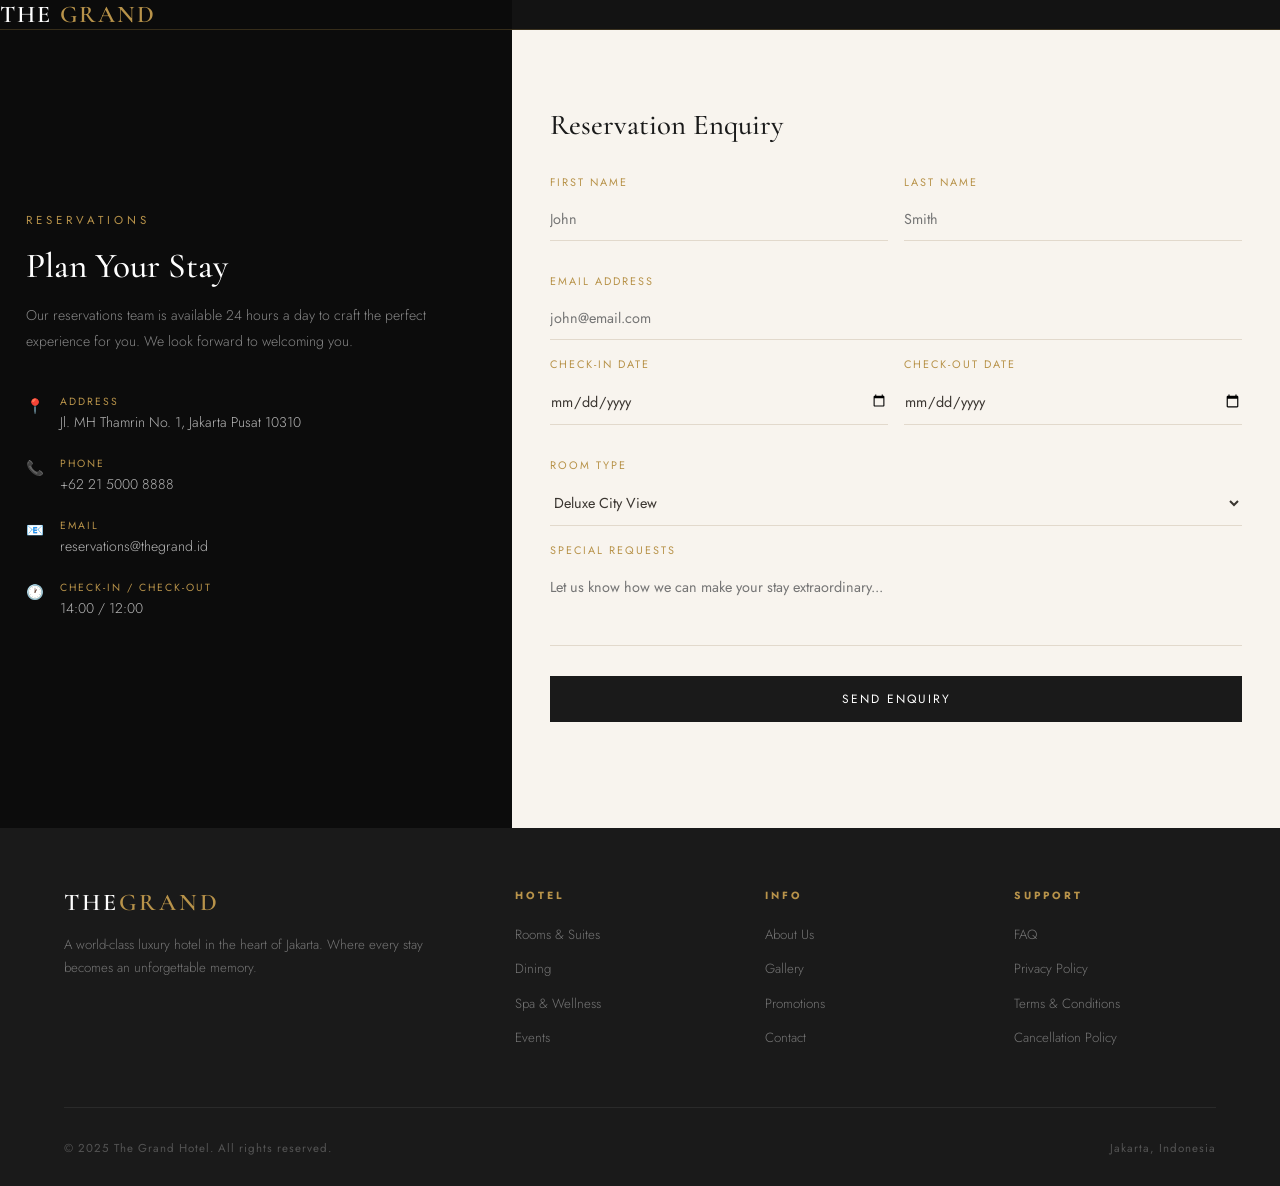
==== contact.html @ ab285c19 "V1 - First Commit" ====
<!doctype html>
<html lang="en">
  <head>
    <meta charset="UTF-8" />
    <meta name="viewport" content="width=device-width, initial-scale=1.0" />
    <title>Document</title>
    <link
      href="https://fonts.googleapis.com/css2?family=Cormorant+Garamond:ital,wght@0,400;0,500;0,600;1,400;1,600&family=Jost:wght@300;400;500&display=swap"
      rel="stylesheet"
    />
    <link rel="stylesheet" href="style.css" />
    <link rel="icon" href="assets/Logo.png" />
  </head>
  <body>
    <nav class="mainNav">
      <div class="nav-inner">
        <a href="index.html" target="_self" class="logo"
          >The <span>Grand</span></a
        >
      </div>
    </nav>
    <!-- ===== CONTACT PAGE ===== -->
    <div class="page" id="page-contact">
      <div class="contact-grid">
        <div class="contact-left">
          <div class="section-eyebrow">Reservations</div>
          <h2 id="ct-title">Plan Your Stay</h2>
          <p id="ct-sub">
            Our reservations team is available 24 hours a day to craft the
            perfect experience for you. We look forward to welcoming you.
          </p>
          <div class="contact-details">
            <div class="contact-detail">
              <div class="detail-icon">📍</div>
              <div>
                <div class="detail-label">Address</div>
                <div class="detail-val">
                  Jl. MH Thamrin No. 1, Jakarta Pusat 10310
                </div>
              </div>
            </div>
            <div class="contact-detail">
              <div class="detail-icon">📞</div>
              <div>
                <div class="detail-label">Phone</div>
                <div class="detail-val">+62 21 5000 8888</div>
              </div>
            </div>
            <div class="contact-detail">
              <div class="detail-icon">📧</div>
              <div>
                <div class="detail-label">Email</div>
                <div class="detail-val">reservations@thegrand.id</div>
              </div>
            </div>
            <div class="contact-detail">
              <div class="detail-icon">🕐</div>
              <div>
                <div class="detail-label">Check-in / Check-out</div>
                <div class="detail-val">14:00 / 12:00</div>
              </div>
            </div>
          </div>
        </div>
        <div class="contact-right">
          <h3>Reservation Enquiry</h3>
          <div class="form-row">
            <div class="form-group">
              <label>First Name</label><input type="text" placeholder="John" />
            </div>
            <div class="form-group">
              <label>Last Name</label><input type="text" placeholder="Smith" />
            </div>
          </div>
          <div class="form-group">
            <label>Email Address</label
            ><input type="email" placeholder="john@email.com" />
          </div>
          <div class="form-row">
            <div class="form-group">
              <label>Check-in Date</label><input type="date" />
            </div>
            <div class="form-group">
              <label>Check-out Date</label><input type="date" />
            </div>
          </div>
          <div class="form-group">
            <label>Room Type</label
            ><select>
              <option>Deluxe City View</option>
              <option>Executive Suite</option>
              <option>Presidential Suite</option>
            </select>
          </div>
          <div class="form-group">
            <label>Special Requests</label
            ><textarea
              placeholder="Let us know how we can make your stay extraordinary..."
            ></textarea>
          </div>
          <button class="form-submit">Send Enquiry</button>
        </div>
      </div>
      <footer>
        <div class="footer-top">
          <div>
            <span class="footer-logo">The<span>Grand</span></span>
            <p class="footer-brand-text">
              A world-class luxury hotel in the heart of Jakarta. Where every
              stay becomes an unforgettable memory.
            </p>
          </div>
          <div class="footer-col">
            <h4>Hotel</h4>
            <ul>
              <li>
                <a
                  href="rooms.html"
                  >Rooms & Suites</a
                >
              </li>
              <li><a href="#">Dining</a></li>
              <li><a href="#">Spa & Wellness</a></li>
              <li><a href="#">Events</a></li>
            </ul>
          </div>
          <div class="footer-col">
            <h4>Info</h4>
            <ul>
              <li>
                <a
                  href="about.html"
                  >About Us</a
                >
              </li>
              <li><a href="#">Gallery</a></li>
              <li><a href="#">Promotions</a></li>
              <li>
                <a
                  href="contact.html"
                  >Contact</a
                >
              </li>
            </ul>
          </div>
          <div class="footer-col">
            <h4>Support</h4>
            <ul>
              <li><a href="#">FAQ</a></li>
              <li><a href="#">Privacy Policy</a></li>
              <li><a href="#">Terms & Conditions</a></li>
              <li><a href="#">Cancellation Policy</a></li>
            </ul>
          </div>
        </div>
        <div class="footer-bottom">
          <span>© 2025 The Grand Hotel. All rights reserved.</span
          ><span>Jakarta, Indonesia</span>
        </div>
      </footer>
    </div>
    <script src="script.js"></script>
  </body>
</html>
---- style.css ----
* {
  margin: 0;
  padding: 0;
  box-sizing: border-box;
}

:root {
  --gold: #b8934a;
  --gold-light: #f5edd8;
  --gold-mid: #d4aa6a;
  --dark: #0c0c0c;
  --ink: #1a1a1a;
  --text: #3a3530;
  --muted: #8a7e72;
  --white: #fdfaf6;
  --bg: #f8f4ee;
  --border: #e2d9cc;
  --navy: #1c2b3a;
}

body {
  font-family: "Jost", sans-serif;
  color: var(--text);
  background: var(--white);
  overflow-x: hidden;
}

/* NAV */

/* PAGES */
.page {
  display: block;
}

/* .page.active {
  display: block;
} */

/* ===== HOME ===== */
.hero {
  position: relative;
  height: 100vh;
  min-height: 600px;
  overflow: hidden;
  display: flex;
  align-items: center;
  justify-content: center;
}

.hero-bg {
  position: absolute;
  inset: 0;
  background: linear-gradient(160deg, #0a1520 0%, #1c2b3a 40%, #2a1a0e 100%);
}

.hero-overlay {
  position: absolute;
  inset: 0;
  background: rgba(0, 0, 0, 0.45);
}

.hero-grid-pattern {
  position: absolute;
  inset: 0;
  background-image:
    linear-gradient(rgba(184, 147, 74, 0.06) 1px, transparent 1px),
    linear-gradient(90deg, rgba(184, 147, 74, 0.06) 1px, transparent 1px);
  background-size: 60px 60px;
}

.hero-content {
  position: relative;
  z-index: 2;
  text-align: center;
  padding: 0 5%;
}

.hero-line {
  width: 60px;
  height: 1px;
  background: var(--gold);
  margin: 0 auto 1.5rem;
}

.hero-eyebrow {
  font-size: 0.75rem;
  letter-spacing: 4px;
  text-transform: uppercase;
  color: var(--gold-mid);
  margin-bottom: 1.2rem;
  font-weight: 400;
}

.hero h1 {
  font-family: "Cormorant Garamond", serif;
  font-size: clamp(3rem, 8vw, 6rem);
  font-weight: 500;
  color: #fff;
  line-height: 1.05;
  margin-bottom: 1.2rem;
  letter-spacing: 1px;
}

.hero h1 em {
  font-style: italic;
  color: var(--gold-mid);
}

.hero-sub {
  font-size: 0.95rem;
  color: rgba(255, 255, 255, 0.6);
  letter-spacing: 1px;
  margin-bottom: 2.5rem;
  font-weight: 300;
}

.hero-actions {
  display: flex;
  gap: 1rem;
  justify-content: center;
  flex-wrap: wrap;
}

.btn-gold {
  background: var(--gold);
  color: #fff;
  padding: 14px 32px;
  font-size: 0.8rem;
  font-weight: 500;
  letter-spacing: 2px;
  text-transform: uppercase;
  border: none;
  cursor: pointer;
  font-family: "Jost", sans-serif;
  transition: all 0.25s;
}

.btn-gold:hover {
  background: var(--gold-mid);
}

.btn-ghost {
  background: transparent;
  color: #fff;
  padding: 14px 32px;
  font-size: 0.8rem;
  font-weight: 400;
  letter-spacing: 2px;
  text-transform: uppercase;
  border: 1px solid rgba(255, 255, 255, 0.4);
  cursor: pointer;
  font-family: "Jost", sans-serif;
  transition: all 0.25s;
}

.btn-ghost:hover {
  border-color: #fff;
}

.scroll-hint {
  position: absolute;
  bottom: 2rem;
  left: 50%;
  transform: translateX(-50%);
  display: flex;
  flex-direction: column;
  align-items: center;
  gap: 8px;
  color: rgba(255, 255, 255, 0.4);
  font-size: 0.7rem;
  letter-spacing: 2px;
  text-transform: uppercase;
}

.scroll-line {
  width: 1px;
  height: 40px;
  background: linear-gradient(to bottom, rgba(184, 147, 74, 0.8), transparent);
}

/* BOOKING BAR */
.booking-bar {
  background: var(--ink);
  padding: 0 5%;
}

.booking-inner {
  display: flex;
  align-items: center;
  gap: 0;
}

.book-field {
  flex: 1;
  padding: 1.2rem 1.5rem;
  border-right: 1px solid rgba(255, 255, 255, 0.08);
}

.book-field:last-of-type {
  border-right: none;
}

.book-label {
  font-size: 0.65rem;
  letter-spacing: 2px;
  text-transform: uppercase;
  color: var(--gold);
  margin-bottom: 4px;
}

.book-input {
  background: none;
  border: none;
  color: #fff;
  font-family: "Jost", sans-serif;
  font-size: 0.9rem;
  font-weight: 300;
  width: 100%;
  outline: none;
  cursor: pointer;
}

.book-input::placeholder {
  color: rgba(255, 255, 255, 0.4);
}

.book-btn {
  background: var(--gold);
  color: #fff;
  border: none;
  padding: 0 2.5rem;
  font-size: 0.75rem;
  font-weight: 500;
  letter-spacing: 2px;
  text-transform: uppercase;
  cursor: pointer;
  font-family: "Jost", sans-serif;
  height: 100%;
  transition: background 0.2s;
  white-space: nowrap;
  min-height: 72px;
}

.book-btn:hover {
  background: var(--gold-mid);
}

/* DIVIDER */
.divider {
  display: flex;
  align-items: center;
  gap: 1rem;
  margin: 0 auto 2rem;
  max-width: 200px;
}

.divider-line {
  flex: 1;
  height: 1px;
  background: var(--border);
}

.divider-icon {
  width: 8px;
  height: 8px;
  background: var(--gold);
  transform: rotate(45deg);
}

/* INTRO */
.intro {
  padding: 90px 5%;
  text-align: center;
  max-width: 800px;
  margin: 0 auto;
}

.section-eyebrow {
  font-size: 0.72rem;
  letter-spacing: 4px;
  text-transform: uppercase;
  color: var(--gold);
  margin-bottom: 1rem;
}

.intro h2 {
  font-family: "Cormorant Garamond", serif;
  font-size: clamp(2rem, 4vw, 3rem);
  font-weight: 500;
  color: var(--ink);
  line-height: 1.25;
  margin-bottom: 1.2rem;
}

.intro p {
  color: var(--muted);
  font-size: 0.97rem;
  line-height: 1.85;
  font-weight: 300;
}

/* filter btn css */
.room-filter-btns {
  display: flex;
  gap: 0.5rem;
}

.filter-btn {
  padding: 0.4rem 1rem;
  border: 1px solid var(--gold);
  background: transparent;
  color: var(--gold);
  font-family: inherit;
  font-size: 0.8rem;
  letter-spacing: 1px;
  cursor: pointer;
  transition: background 0.3s, color 0.3s;
}

.filter-btn:hover,
.filter-btn.active {
  background: var(--gold);
  color: white;
}

/* filter btn css end */


/* ROOMS */
.rooms-section {
  background: var(--bg);
  padding: 80px 5%;
}

.section-header {
  display: flex;
  align-items: flex-end;
  justify-content: space-between;
  margin-bottom: 2.5rem;
  flex-wrap: wrap;
  gap: 1rem;
}

.section-header h2 {
  font-family: "Cormorant Garamond", serif;
  font-size: clamp(1.8rem, 3.5vw, 2.6rem);
  font-weight: 500;
  color: var(--ink);
  line-height: 1.2;
}

.see-all {
  font-size: 0.75rem;
  letter-spacing: 2px;
  text-transform: uppercase;
  color: var(--gold);
  cursor: pointer;
  text-decoration: none;
  border-bottom: 1px solid var(--gold);
  padding-bottom: 2px;
  background: none;
  border-top: none;
  border-left: none;
  border-right: none;
  font-family: "Jost", sans-serif;
}



.room-card {
  background: var(--white);
  overflow: hidden;
  cursor: pointer;
  transition: all 0.3s;
  display: grid;
  grid-template-columns: 1fr 1fr;
  max-width: 1500px;
  max-height: 750px;
  margin: 0 auto
}



.room-img {
  height: 100%;
  overflow: hidden;
}

.room-img-inner {
  /* height: 100%; */
  min-width: 100%;
  background: linear-gradient(135deg, var(--navy) 0%, #2a3a4a 100%);
  display: flex;
  align-items: center;
  justify-content: center;
  position: relative;
  min-height: 200px;
}

.room-img-inner .room-pattern {
  position: absolute;
  inset: 0;
  opacity: 0.12;
  background-image: radial-gradient(circle at 2px 2px,
      white 1px,
      transparent 0);
  background-size: 20px 20px;
}



.room-badge {
  position: absolute;
  top: 14px;
  left: 14px;
  background: var(--gold);
  color: #fff;
  font-size: 0.65rem;
  letter-spacing: 2px;
  text-transform: uppercase;
  padding: 5px 12px;
}

.room-body {
  padding: 1.5rem;
}

.room-body h3 {
  font-family: "Cormorant Garamond", serif;
  font-size: 1.3rem;
  font-weight: 600;
  color: var(--ink);
  margin-bottom: 0.4rem;
}

.room-body p {
  font-size: 0.83rem;
  color: var(--muted);
  line-height: 1.6;
  margin-bottom: 1rem;
  font-weight: 300;
}

.room-amenities {
  display: flex;
  gap: 0.8rem;
  flex-wrap: wrap;
  margin-bottom: 1.2rem;
}

.amenity {
  font-size: 0.72rem;
  letter-spacing: 1px;
  color: var(--muted);
  display: flex;
  align-items: center;
  gap: 4px;
}

.room-footer {
  display: flex;
  align-items: center;
  justify-content: space-between;
  padding-top: 1rem;
  border-top: 1px solid var(--border);
}

.room-price {
  font-family: "Cormorant Garamond", serif;
}

.room-price .from {
  font-size: 0.7rem;
  letter-spacing: 1px;
  text-transform: uppercase;
  color: var(--muted);
  display: block;
  margin-bottom: 2px;
}

.room-price .amount {
  font-size: 1.4rem;
  font-weight: 600;
  color: var(--ink);
}

.room-price .night {
  font-size: 0.72rem;
  color: var(--muted);
}

.room-reserve {
  background: none;
  border: 1px solid var(--gold);
  color: var(--gold);
  padding: 8px 18px;
  font-size: 0.72rem;
  letter-spacing: 1.5px;
  text-transform: uppercase;
  cursor: pointer;
  font-family: "Jost", sans-serif;
  transition: all 0.2s;
}

.room-reserve:hover {
  background: var(--gold);
  color: #fff;
}

/* EXPERIENCE */
.experience {
  padding: 80px 5%;
}

.exp-header {
  text-align: center;
  margin-bottom: 2.5rem;
}

.exp-header h2 {
  font-family: "Cormorant Garamond", serif;
  font-size: clamp(1.8rem, 3.5vw, 2.6rem);
  font-weight: 500;
  color: var(--ink);
  line-height: 1.25;
}

.exp-img {
  height: 480px;
  background: linear-gradient(160deg, #1a2a1a 0%, #2a3a2a 100%);
  position: relative;
  overflow: hidden;
}



.exp-img-label {
  position: absolute;
  top: 50%;
  left: 50%;
  transform: translate(-50%, -50%);

  padding: 2rem 1.5rem 1.5rem;
}

div.exp-img-label {
  color: rgba(255, 255, 255, 0.8);
  font-size: 2rem;
  letter-spacing: 1px;
  font-weight: bold;
}

.exp-content .section-eyebrow {
  text-align: left;
}

.exp-content h2 {
  font-family: "Cormorant Garamond", serif;
  font-size: clamp(1.8rem, 3vw, 2.6rem);
  font-weight: 500;
  color: var(--ink);
  line-height: 1.25;
  margin-bottom: 1.2rem;
}

.exp-content p {
  color: var(--muted);
  font-size: 0.92rem;
  line-height: 1.85;
  font-weight: 300;
  margin-bottom: 2rem;
}

.exp-features {
  display: flex;
  flex-direction: column;
  gap: 1rem;
}

.exp-feat {
  display: flex;
  align-items: flex-start;
  gap: 1rem;
  padding: 1rem;
  border: 1px solid var(--border);
}

.exp-feat-icon {
  width: 36px;
  height: 36px;
  background: var(--gold-light);
  display: flex;
  align-items: center;
  justify-content: center;
  font-size: 1rem;
  flex-shrink: 0;
}

.exp-feat h4 {
  font-size: 0.88rem;
  font-weight: 500;
  color: var(--ink);
  margin-bottom: 3px;
  letter-spacing: 0.5px;
}

.exp-feat p {
  font-size: 0.8rem;
  color: var(--muted);
  line-height: 1.5;
}

/* GALLERY (experience — L13: siswa menambahkan CSS Grid) */
.gallery-strip {
  background: var(--border);
  /* ===== L13 STRIP-BACK =====
     TODO (murid): jadikan galeri grid SERAGAM 3 kolom.
     Properti: display, grid-template-columns (mis. repeat(3, 1fr)), gap */
}

.gallery-item {
  position: relative;
  height: 220px;
  overflow: hidden;
  cursor: pointer;
}

.gallery-item img {
  width: 100%;
  height: 100%;
  object-fit: cover;
  display: block;
  transition: transform 0.5s ease;
}

.gallery-item:hover img {
  transform: scale(1.05);
}

.gallery-label {
  position: absolute;
  left: 0;
  right: 0;
  bottom: 0;
  padding: 14px 16px;
  background: linear-gradient(to top, rgba(12, 12, 12, 0.75), transparent);
  color: #fff;
  font-size: 0.8rem;
  letter-spacing: 1.5px;
  text-transform: uppercase;
}

/* TESTIMONIAL */
.testi-section {
  background: var(--dark);
  padding: 80px 5%;
  text-align: center;
}

.testi-section .section-eyebrow {
  color: var(--gold);
}

.testi-section h2 {
  font-family: "Cormorant Garamond", serif;
  font-size: clamp(1.8rem, 3vw, 2.6rem);
  font-weight: 500;
  color: #fff;
  margin-bottom: 3rem;
}

.testi-slider {
  display: grid;
  grid-template-columns: repeat(3, 1fr);
  gap: 1px;
  background: rgba(255, 255, 255, 0.06);
}

.testi-card {
  padding: 2.5rem 2rem;
  background: var(--dark);
}

.testi-quote {
  font-family: "Cormorant Garamond", serif;
  font-size: 1.1rem;
  font-style: italic;
  color: rgba(255, 255, 255, 0.75);
  line-height: 1.8;
  margin-bottom: 1.5rem;
}

.testi-sep {
  width: 30px;
  height: 1px;
  background: var(--gold);
  margin: 0 auto 1.2rem;
}

.testi-name {
  font-size: 0.75rem;
  letter-spacing: 2px;
  text-transform: uppercase;
  color: var(--gold-mid);
}

.testi-origin {
  font-size: 0.72rem;
  color: rgba(255, 255, 255, 0.35);
  margin-top: 3px;
}

/* AWARDS */
.awards {
  padding: 50px 5%;
  display: flex;
  align-items: center;
  justify-content: center;
  gap: 3rem;
  flex-wrap: wrap;
  border-top: 1px solid var(--border);
  border-bottom: 1px solid var(--border);
}

.award-item {
  text-align: center;
}

.award-icon {
  font-size: 1.5rem;
  margin-bottom: 0.4rem;
}

.award-name {
  font-size: 0.7rem;
  letter-spacing: 2px;
  text-transform: uppercase;
  color: var(--muted);
}

.award-year {
  font-size: 0.65rem;
  color: var(--gold);
  margin-top: 2px;
}

/* CTA DARK */
.cta-dark {
  background: linear-gradient(135deg, var(--navy) 0%, #0a1520 100%);
  padding: 80px 5%;
  text-align: center;
  position: relative;
  overflow: hidden;
}

.cta-dark .hero-grid-pattern {
  position: absolute;
  inset: 0;
}

.cta-dark-content {
  position: relative;
  z-index: 1;
}

.cta-dark h2 {
  font-family: "Cormorant Garamond", serif;
  font-size: clamp(2rem, 4vw, 3rem);
  font-weight: 500;
  color: #fff;
  margin-bottom: 0.8rem;
}

.cta-dark p {
  color: rgba(255, 255, 255, 0.55);
  font-size: 0.9rem;
  letter-spacing: 1px;
  margin-bottom: 2rem;
  font-weight: 300;
}





/* ===== ROOMS PAGE ===== */
.page-hero {
  height: 320px;
  background: linear-gradient(160deg, var(--navy) 0%, #0a1520 100%);
  display: flex;
  align-items: flex-end;
  justify-content: flex-start;
  padding: 0 5% 3rem;
  position: relative;
  overflow: hidden;
}

.page-hero .hero-grid-pattern {
  position: absolute;
  inset: 0;
}

.page-hero-content {
  position: relative;
  z-index: 1;
}

.page-hero .section-eyebrow {
  margin-bottom: 0.5rem;
}

.page-hero h1 {
  font-family: "Cormorant Garamond", serif;
  font-size: clamp(2rem, 4vw, 3rem);
  font-weight: 500;
  color: #fff;
}

.rooms-list {
  padding: 60px 5%;
  display: flex;
  flex-direction: column;
  gap: 1px;
  background: var(--border);
}

.room-list-card {
  background: var(--white);
  display: grid;
  grid-template-columns: 380px 1fr;
  overflow: hidden;
  transition: box-shadow 0.3s;
}

.room-list-card:hover {
  box-shadow: 0 8px 40px rgba(0, 0, 0, 0.1);
}

.room-list-img {
  height: 280px;
  overflow: hidden;
}

.room-list-img-inner {
  height: 100%;
  transition: transform 0.5s ease;
}

.room-list-card:hover .room-list-img-inner {
  transform: scale(1.04);
}

.room-list-body {
  padding: 2.5rem;
  display: flex;
  flex-direction: column;
  justify-content: space-between;
}

.room-list-body h3 {
  font-family: "Cormorant Garamond", serif;
  font-size: 1.8rem;
  font-weight: 500;
  color: var(--ink);
  margin-bottom: 0.6rem;
}

.room-list-body p {
  color: var(--muted);
  font-size: 0.88rem;
  line-height: 1.75;
  font-weight: 300;
  margin-bottom: 1.5rem;
}

.room-specs {
  display: flex;
  gap: 2rem;
  margin-bottom: 1.5rem;
}

.spec-item {
  text-align: center;
}

.spec-val {
  font-family: "Cormorant Garamond", serif;
  font-size: 1.4rem;
  font-weight: 600;
  color: var(--ink);
}

.spec-label {
  font-size: 0.65rem;
  letter-spacing: 2px;
  text-transform: uppercase;
  color: var(--muted);
}

.room-list-footer {
  display: flex;
  align-items: center;
  justify-content: space-between;
  padding-top: 1.5rem;
  border-top: 1px solid var(--border);
}

/* ===== ABOUT PAGE ===== */
.about-split {
  display: grid;
  grid-template-columns: 1fr 1fr;
  min-height: 90vh;
}

.about-img-panel {
  background: linear-gradient(160deg, var(--navy) 0%, #1a2a3a 100%);
  position: relative;
  overflow: hidden;
  display: flex;
  align-items: center;
  justify-content: center;
}

.about-img-panel .hero-grid-pattern {
  position: absolute;
  inset: 0;
}

.about-img-content {
  position: relative;
  z-index: 1;
  text-align: center;
  padding: 3rem;
}

.about-img-content .big-num {
  font-family: "Cormorant Garamond", serif;
  font-size: 8rem;
  font-weight: 600;
  color: rgba(255, 255, 255, 0.07);
  line-height: 1;
}

.about-img-content p {
  font-size: 0.8rem;
  letter-spacing: 3px;
  text-transform: uppercase;
  color: rgba(255, 255, 255, 0.35);
  margin-top: -1rem;
}

.about-text-panel {
  padding: 80px 5%;
  display: flex;
  flex-direction: column;
  justify-content: center;
  background: var(--navy);
}

.about-text-panel h2 {
  font-family: "Cormorant Garamond", serif;
  font-size: clamp(2rem, 3vw, 2.8rem);
  font-weight: 500;
  color: var(--white);
  line-height: 1.25;
  margin-bottom: 1.5rem;
}

.about-text-panel p {
  color: var(--gold-mid);
  font-size: 0.92rem;
  line-height: 1.85;
  font-weight: 300;
  margin-bottom: 1rem;
}

.about-pillars {
  display: grid;
  grid-template-columns: 1fr 1fr;
  gap: 1.5rem;
  margin-top: 2.5rem;
}

.pillar {
  border-left: 2px solid var(--gold);
  padding: 10px;
  padding-left: 1rem;
  background-color: var(--ink);
}

.pillar h4 {
  font-size: 0.85rem;
  font-weight: 500;
  color: var(--gold);
  margin-bottom: 4px;
  letter-spacing: 0.5px;
}

.pillar p {
  font-size: 0.8rem;
  color: var(--white);
  line-height: 1.6;
}

.team-strip {
  padding: 70px 5%;
  background: var(--bg);
}

.team-strip h2 {
  font-family: "Cormorant Garamond", serif;
  font-size: 2rem;
  font-weight: 500;
  color: var(--ink);
  margin-bottom: 2.5rem;
}

.team-grid {
  display: grid;
  grid-template-columns: repeat(auto-fit, minmax(180px, 1fr));
  gap: 2px;
  background: var(--border);
}

.team-card {
  background: var(--white);
  padding: 2rem 1.5rem;
  text-align: center;
}

.team-avatar {
  width: 72px;
  height: 72px;
  border-radius: 50%;
  background: linear-gradient(135deg, var(--navy) 0%, #2a3a4a 100%);
  margin: 0 auto 1rem;
  display: flex;
  align-items: center;
  justify-content: center;
  font-family: "Cormorant Garamond", serif;
  font-size: 1.6rem;
  font-weight: 600;
  color: rgba(255, 255, 255, 0.8);
}

.team-card h4 {
  font-size: 0.88rem;
  font-weight: 500;
  color: var(--ink);
  letter-spacing: 0.5px;
}

.team-card p {
  font-size: 0.75rem;
  color: var(--gold);
  letter-spacing: 1px;
  margin-top: 3px;
  text-transform: uppercase;
}

/* ===== CONTACT PAGE ===== */
.contact-grid {
  display: grid;
  grid-template-columns: 1fr 1.5fr;
}

.contact-left {
  background: var(--dark);
  padding: 70px 5%;
  display: flex;
  flex-direction: column;
  justify-content: center;
  padding-top: 72px;
  min-height: calc(100vh - 72px);
}

.contact-left .section-eyebrow {
  color: var(--gold);
  text-align: left;
}

.contact-left h2 {
  font-family: "Cormorant Garamond", serif;
  font-size: 2.2rem;
  font-weight: 500;
  color: #fff;
  margin-bottom: 1rem;
}

.contact-left p {
  color: rgba(255, 255, 255, 0.5);
  font-size: 0.88rem;
  line-height: 1.8;
  margin-bottom: 2.5rem;
  font-weight: 300;
}

.contact-details {
  display: flex;
  flex-direction: column;
  gap: 1.5rem;
}

.contact-detail {
  display: flex;
  gap: 1rem;
  align-items: flex-start;
}

.detail-icon {
  font-size: 0.9rem;
  padding-top: 2px;
  color: var(--gold);
}

.detail-label {
  font-size: 0.65rem;
  letter-spacing: 2px;
  text-transform: uppercase;
  color: var(--gold);
  margin-bottom: 3px;
}

.detail-val {
  font-size: 0.88rem;
  color: rgba(255, 255, 255, 0.7);
  font-weight: 300;
}

.contact-right {
  background: var(--bg);
  padding: 70px 5%;
  display: flex;
  flex-direction: column;
  justify-content: center;
}

.contact-right h3 {
  font-family: "Cormorant Garamond", serif;
  font-size: 1.8rem;
  font-weight: 500;
  color: var(--ink);
  margin-bottom: 2rem;
}

.form-row {
  display: grid;
  grid-template-columns: 1fr 1fr;
  gap: 1rem;
  margin-bottom: 1rem;
}

.form-group {
  margin-bottom: 1rem;
}

.form-group label {
  display: block;
  font-size: 0.7rem;
  letter-spacing: 2px;
  text-transform: uppercase;
  color: var(--gold);
  margin-bottom: 8px;
}

.form-group input,
.form-group select,
.form-group textarea {
  width: 100%;
  padding: 12px 0;
  border: none;
  border-bottom: 1px solid var(--border);
  background: transparent;
  font-family: "Jost", sans-serif;
  font-size: 0.9rem;
  color: var(--text);
  outline: none;
  transition: border 0.2s;
}

.form-group input:focus,
.form-group select:focus,
.form-group textarea:focus {
  border-color: var(--gold);
}

.form-group textarea {
  resize: none;
  min-height: 100px;
}

.form-submit {
  background: var(--ink);
  color: #fff;
  border: none;
  padding: 14px 36px;
  font-size: 0.75rem;
  letter-spacing: 2px;
  text-transform: uppercase;
  cursor: pointer;
  font-family: "Jost", sans-serif;
  transition: background 0.2s;
  margin-top: 0.5rem;
}

.form-submit:hover {
  background: var(--gold);
}

/* FOOTER */
footer {
  background: var(--ink);
  padding: 60px 5% 30px;
}

.footer-top {
  display: grid;
  grid-template-columns: 2fr 1fr 1fr 1fr;
  gap: 3rem;
  padding-bottom: 3rem;
  border-bottom: 1px solid rgba(255, 255, 255, 0.07);
}

.footer-logo {
  font-family: "Cormorant Garamond", serif;
  font-size: 1.5rem;
  font-weight: 600;
  color: #fff;
  letter-spacing: 3px;
  text-transform: uppercase;
  margin-bottom: 1rem;
  display: block;
}

.footer-logo span {
  color: var(--gold);
}

.footer-brand-text {
  color: rgba(255, 255, 255, 0.4);
  font-size: 0.83rem;
  line-height: 1.75;
  font-weight: 300;
}

.footer-col h4 {
  font-size: 0.65rem;
  letter-spacing: 3px;
  text-transform: uppercase;
  color: var(--gold);
  margin-bottom: 1.2rem;
}

.footer-col ul {
  list-style: none;
}

.footer-col li {
  margin-bottom: 0.7rem;
}

.footer-col a {
  color: rgba(255, 255, 255, 0.4);
  font-size: 0.83rem;
  text-decoration: none;
  font-weight: 300;
  transition: color 0.2s;
}

.footer-col a:hover {
  color: rgba(255, 255, 255, 0.85);
}

.footer-bottom {
  display: flex;
  align-items: center;
  justify-content: space-between;
  padding-top: 2rem;
  font-size: 0.72rem;
  color: rgba(255, 255, 255, 0.25);
  letter-spacing: 1px;
}

@media (max-width: 900px) {

  .room-card {
    display: block;
  }

  .room-list-card {
    grid-template-columns: 1fr;
  }

  .room-list-img {
    height: 220px;
  }

  .about-split {
    grid-template-columns: 1fr;
  }

  .about-img-panel {
    padding-top: 200px;
    padding-bottom: 200px;
  }

  .contact-grid {
    grid-template-columns: 1fr;
  }

  .gallery-strip {
    grid-template-columns: 1fr 1fr;
  }

  .footer-top {
    grid-template-columns: 1fr 1fr;
  }

  .testi-slider {
    grid-template-columns: 1fr;
  }
}

@media (max-width: 600px) {
  .booking-inner {
    flex-direction: column;
  }

  .book-field {
    border-right: none;
    border-bottom: 1px solid rgba(255, 255, 255, 0.08);
  }
}

/* DETAILS PAGE BOOKING CSS */
/* "use strict"; */



/* NAV */
nav {
  position: fixed;
  top: 0;
  left: 0;
  right: 0;
  z-index: 100;
  background: rgba(12, 12, 12, 0.97);
  border-bottom: 1px solid rgba(184, 147, 74, 0.25);
}





.logo {
  font-family: "Cormorant Garamond", serif;
  font-size: 1.5rem;
  font-weight: 600;
  color: #fff;
  letter-spacing: 2px;
  text-decoration: none;
  text-transform: uppercase;
  width: 25%;
}

.logo span {
  color: var(--gold);
}


/* PROGRESS BAR */
.progress-bar {
  background: var(--ink);
  padding: 0 5%;
}

.progress-inner {
  display: flex;
  align-items: center;
  gap: 0;
  padding: 14px 0;
}

.step {
  display: flex;
  align-items: center;
  gap: 10px;
  font-size: 0.72rem;
  letter-spacing: 1.5px;
  text-transform: uppercase;
}

.step-num {
  width: 24px;
  height: 24px;
  border-radius: 50%;
  display: flex;
  align-items: center;
  justify-content: center;
  font-size: 0.7rem;
  font-weight: 500;
}

.step.done .step-num {
  background: var(--gold);
  color: #fff;
}

.step.active .step-num {
  background: rgba(255, 255, 255, 0.15);
  color: #fff;
  border: 1px solid rgba(255, 255, 255, 0.3);
}

.step.inactive .step-num {
  background: rgba(255, 255, 255, 0.05);
  color: rgba(255, 255, 255, 0.3);
}

.step.done .step-label {
  color: var(--gold-mid);
}

.step.active .step-label {
  color: #fff;
}

.step.inactive .step-label {
  color: rgba(255, 255, 255, 0.3);
}

.step-divider {
  flex: 1;
  height: 1px;
  background: rgba(255, 255, 255, 0.1);
  margin: 0 16px;
}

/* MAIN LAYOUT */
.booking-wrapper {
  display: grid;
  grid-template-columns: 1fr 380px;
  gap: 2rem;
  padding: 2.5rem 5%;
  max-width: 1200px;
  margin: 0 auto;
}

/* LEFT COLUMN */
.booking-left {}

.section-label-gold {
  font-size: 0.68rem;
  letter-spacing: 3px;
  text-transform: uppercase;
  color: var(--gold);
  margin-bottom: 0.5rem;
}

.section-title {
  font-family: "Cormorant Garamond", serif;
  font-size: 1.6rem;
  font-weight: 500;
  color: var(--ink);
  margin-bottom: 1.5rem;
  line-height: 1.2;
}

/* ROOM SUMMARY CARD */
.room-summary {
  background: var(--white);
  border: 1px solid var(--border);
  border-radius: 2px;
  overflow: hidden;
  margin-bottom: 2rem;
}

.room-thumb {
  height: 180px;
  background: linear-gradient(135deg, var(--navy) 0%, #2a3a4a 100%);
  position: relative;
  overflow: hidden;
  display: flex;
  align-items: center;
  justify-content: center;
}

.room-thumb-pattern {
  position: absolute;
  inset: 0;
  opacity: 0.12;
  background-image: radial-gradient(circle at 2px 2px,
      white 1px,
      transparent 0);
  background-size: 20px 20px;
}

.room-thumb-num {
  font-family: "Cormorant Garamond", serif;
  font-size: 5rem;
  font-weight: 600;
  color: rgba(255, 255, 255, 0.1);
  position: absolute;
  bottom: 8px;
  right: 16px;
}

.room-badge-thumb {
  position: absolute;
  top: 14px;
  left: 14px;
  background: var(--gold);
  color: #fff;
  font-size: 0.65rem;
  letter-spacing: 2px;
  text-transform: uppercase;
  padding: 5px 14px;
}

.room-summary-body {
  padding: 1.5rem;
}

.room-summary-body h3 {
  font-family: "Cormorant Garamond", serif;
  font-size: 1.4rem;
  font-weight: 500;
  color: var(--ink);
  margin-bottom: 0.5rem;
}

.room-amenities-row {
  display: flex;
  gap: 1rem;
  flex-wrap: wrap;
  margin-top: 0.8rem;
}

.amenity-tag {
  font-size: 0.72rem;
  letter-spacing: 1px;
  color: var(--muted);
  display: flex;
  align-items: center;
  gap: 5px;
}

/* DATE FORM */
.form-block {
  background: var(--white);
  border: 1px solid var(--border);
  border-radius: 2px;
  padding: 1.75rem;
  margin-bottom: 2rem;
}

.form-block-title {
  font-family: "Cormorant Garamond", serif;
  font-size: 1.1rem;
  font-weight: 500;
  color: var(--ink);
  margin-bottom: 1.25rem;
  padding-bottom: 0.75rem;
  border-bottom: 1px solid var(--border);
}

.form-row-2 {
  display: grid;
  grid-template-columns: 1fr 1fr;
  gap: 1rem;
}

.form-group {
  margin-bottom: 1rem;
}

.form-group:last-child {
  margin-bottom: 0;
}

.form-group label {
  display: block;
  font-size: 0.68rem;
  letter-spacing: 2px;
  text-transform: uppercase;
  color: var(--gold);
  margin-bottom: 8px;
}

.form-group input,
.form-group select,
.form-group textarea {
  width: 100%;
  padding: 11px 0;
  border: none;
  border-bottom: 1px solid var(--border);
  background: transparent;
  font-family: "Jost", sans-serif;
  font-size: 0.9rem;
  color: var(--text);
  outline: none;
  transition: border-color 0.2s;
}

.form-group input:focus,
.form-group select:focus,
.form-group textarea:focus {
  border-color: var(--gold);
}

.form-group textarea {
  resize: none;
  min-height: 80px;
}

.input-error {
  font-size: 0.72rem;
  color: #c0392b;
  margin-top: 4px;
  display: none;
}

.input-error.show {
  display: block;
}

/* GUEST COUNTER */
.guest-counter {
  display: flex;
  align-items: center;
  gap: 12px;
  padding: 8px 0;
  border-bottom: 1px solid var(--border);
}

.guest-counter-label {
  flex: 1;
  font-size: 0.9rem;
  color: var(--text);
}

.counter-btn {
  width: 28px;
  height: 28px;
  border: 1px solid var(--border);
  background: transparent;
  color: var(--text);
  font-size: 1rem;
  cursor: pointer;
  display: flex;
  align-items: center;
  justify-content: center;
  transition: all 0.2s;
  font-family: "Jost", sans-serif;
}

.counter-btn:hover {
  border-color: var(--gold);
  color: var(--gold);
}

.counter-val {
  font-size: 0.95rem;
  font-weight: 500;
  color: var(--ink);
  min-width: 20px;
  text-align: center;
}

/* ADD-ONS */
.addon-list {
  display: flex;
  flex-direction: column;
  gap: 0.75rem;
  margin-top: 0.25rem;
}

.addon-item {
  display: flex;
  align-items: center;
  justify-content: space-between;
  padding: 10px 0;
  border-bottom: 1px solid var(--border);
}

.addon-item:last-child {
  border-bottom: none;
}

.addon-left {
  display: flex;
  align-items: center;
  gap: 12px;
}

.addon-check {
  width: 18px;
  height: 18px;
  accent-color: var(--gold);
  cursor: pointer;
}

.addon-name {
  font-size: 0.88rem;
  color: var(--text);
}

.addon-desc {
  font-size: 0.75rem;
  color: var(--muted);
  margin-top: 1px;
}

.addon-price {
  font-size: 0.85rem;
  font-weight: 500;
  color: var(--ink);
}

/* RIGHT COLUMN — PRICE SUMMARY */
.price-summary {
  position: sticky;
  top: 20px;
}

.price-card {
  background: var(--dark);
  padding: 2rem;
  border-radius: 2px;
}

.price-card-label {
  font-size: 0.65rem;
  letter-spacing: 3px;
  text-transform: uppercase;
  color: var(--gold-mid);
  margin-bottom: 0.5rem;
}

.price-card h3 {
  font-family: "Cormorant Garamond", serif;
  font-size: 1.4rem;
  font-weight: 500;
  color: #fff;
  margin-bottom: 1.5rem;
}

.price-room-mini {
  display: flex;
  align-items: center;
  gap: 10px;
  padding: 0.75rem;
  background: rgba(255, 255, 255, 0.06);
  border-radius: 2px;
  margin-bottom: 1.5rem;
}

.price-room-dot {
  width: 8px;
  height: 8px;
  background: var(--gold);
  border-radius: 50%;
  flex-shrink: 0;
}

.price-room-name {
  font-size: 0.82rem;
  color: rgba(255, 255, 255, 0.7);
}

/* BREAKDOWN TABLE */
.breakdown {
  width: 100%;
  border-collapse: collapse;
  margin-bottom: 1rem;
}

.breakdown tr {
  border-bottom: 1px solid rgba(255, 255, 255, 0.07);
}

.breakdown tr:last-child {
  border-bottom: none;
}

.breakdown td {
  padding: 8px 0;
  font-size: 0.83rem;
}

.breakdown .bd-label {
  color: rgba(255, 255, 255, 0.55);
}

.breakdown .bd-val {
  color: rgba(255, 255, 255, 0.85);
  text-align: right;
  font-weight: 400;
}

.breakdown .bd-val.highlight {
  color: var(--gold-mid);
}

.breakdown .bd-val.discount {
  color: #6fcf97;
}

/* NIGHTS INDICATOR */
.nights-badge {
  display: inline-flex;
  align-items: center;
  gap: 6px;
  background: rgba(184, 147, 74, 0.15);
  border: 1px solid rgba(184, 147, 74, 0.3);
  padding: 4px 12px;
  border-radius: 1px;
  margin-bottom: 1rem;
}

.nights-badge span {
  font-size: 0.75rem;
  color: var(--gold-mid);
  letter-spacing: 1px;
}

.nights-badge strong {
  font-family: "Cormorant Garamond", serif;
  font-size: 1.1rem;
  color: var(--gold);
}

.divider-gold {
  height: 1px;
  background: rgba(184, 147, 74, 0.2);
  margin: 1rem 0;
}

.total-row {
  display: flex;
  align-items: baseline;
  justify-content: space-between;
  margin-bottom: 1.5rem;
}

.total-label {
  font-size: 0.75rem;
  letter-spacing: 2px;
  text-transform: uppercase;
  color: rgba(255, 255, 255, 0.5);
}

.total-amount {
  font-family: "Cormorant Garamond", serif;
  font-size: 2rem;
  font-weight: 600;
  color: #fff;
}

.total-note {
  font-size: 0.7rem;
  color: rgba(255, 255, 255, 0.35);
  margin-top: 3px;
  text-align: right;
}

/* DATE VALIDITY */
.date-status {
  font-size: 0.75rem;
  padding: 6px 12px;
  margin-bottom: 1rem;
  text-align: center;
}

.date-status.valid {
  background: rgba(111, 207, 151, 0.12);
  color: #6fcf97;
  border: 1px solid rgba(111, 207, 151, 0.2);
}

.date-status.invalid {
  background: rgba(235, 87, 87, 0.12);
  color: #eb5757;
  border: 1px solid rgba(235, 87, 87, 0.2);
}

.date-status.empty {
  background: rgba(255, 255, 255, 0.05);
  color: rgba(255, 255, 255, 0.35);
  border: 1px solid rgba(255, 255, 255, 0.08);
}

/* CONFIRM BTN */
.confirm-btn {
  width: 100%;
  background: var(--gold);
  color: #fff;
  border: none;
  padding: 15px;
  font-size: 0.78rem;
  font-weight: 500;
  letter-spacing: 2px;
  text-transform: uppercase;
  cursor: pointer;
  font-family: "Jost", sans-serif;
  transition: background 0.2s;
  margin-bottom: 0.75rem;
}

.confirm-btn:hover {
  background: var(--gold-mid);
}

.confirm-btn:disabled {
  background: rgba(255, 255, 255, 0.1);
  color: rgba(255, 255, 255, 0.3);
  cursor: not-allowed;
}

.cancel-btn {
  width: 100%;
  background: transparent;
  color: rgba(255, 255, 255, 0.4);
  border: 1px solid rgba(255, 255, 255, 0.1);
  padding: 11px;
  font-size: 0.75rem;
  letter-spacing: 2px;
  text-transform: uppercase;
  cursor: pointer;
  font-family: "Jost", sans-serif;
  transition: all 0.2s;
}

.cancel-btn:hover {
  border-color: rgba(255, 255, 255, 0.3);
  color: rgba(255, 255, 255, 0.7);
}

/* PERKS */
.perks {
  margin-top: 1rem;
  padding-top: 1rem;
  border-top: 1px solid rgba(255, 255, 255, 0.08);
}

.perk-item {
  display: flex;
  align-items: center;
  gap: 8px;
  font-size: 0.75rem;
  color: rgba(255, 255, 255, 0.4);
  margin-bottom: 6px;
}

.perk-check {
  color: var(--gold);
  font-size: 0.7rem;
}

/* TOAST */
.toast {
  position: fixed;
  bottom: 2rem;
  right: 2rem;
  background: var(--ink);
  border: 1px solid rgba(184, 147, 74, 0.4);
  padding: 14px 20px;
  display: flex;
  align-items: center;
  gap: 12px;
  font-size: 0.85rem;
  color: #fff;
  transform: translateY(80px);
  opacity: 0;
  transition:
    transform 0.4s cubic-bezier(0.34, 1.56, 0.64, 1),
    opacity 0.3s;
  z-index: 999;
  max-width: 320px;
  border-radius: 2px;
}

.toast.show {
  transform: translateY(0);
  opacity: 1;
}

.toast-icon {
  font-size: 1rem;
}

/* RESPONSIVE */
@media (max-width: 900px) {
  .booking-wrapper {
    grid-template-columns: 1fr;
  }

  .price-summary {
    position: static;
  }
}

@media (max-width: 500px) {
  .form-row-2 {
    grid-template-columns: 1fr;
  }
}
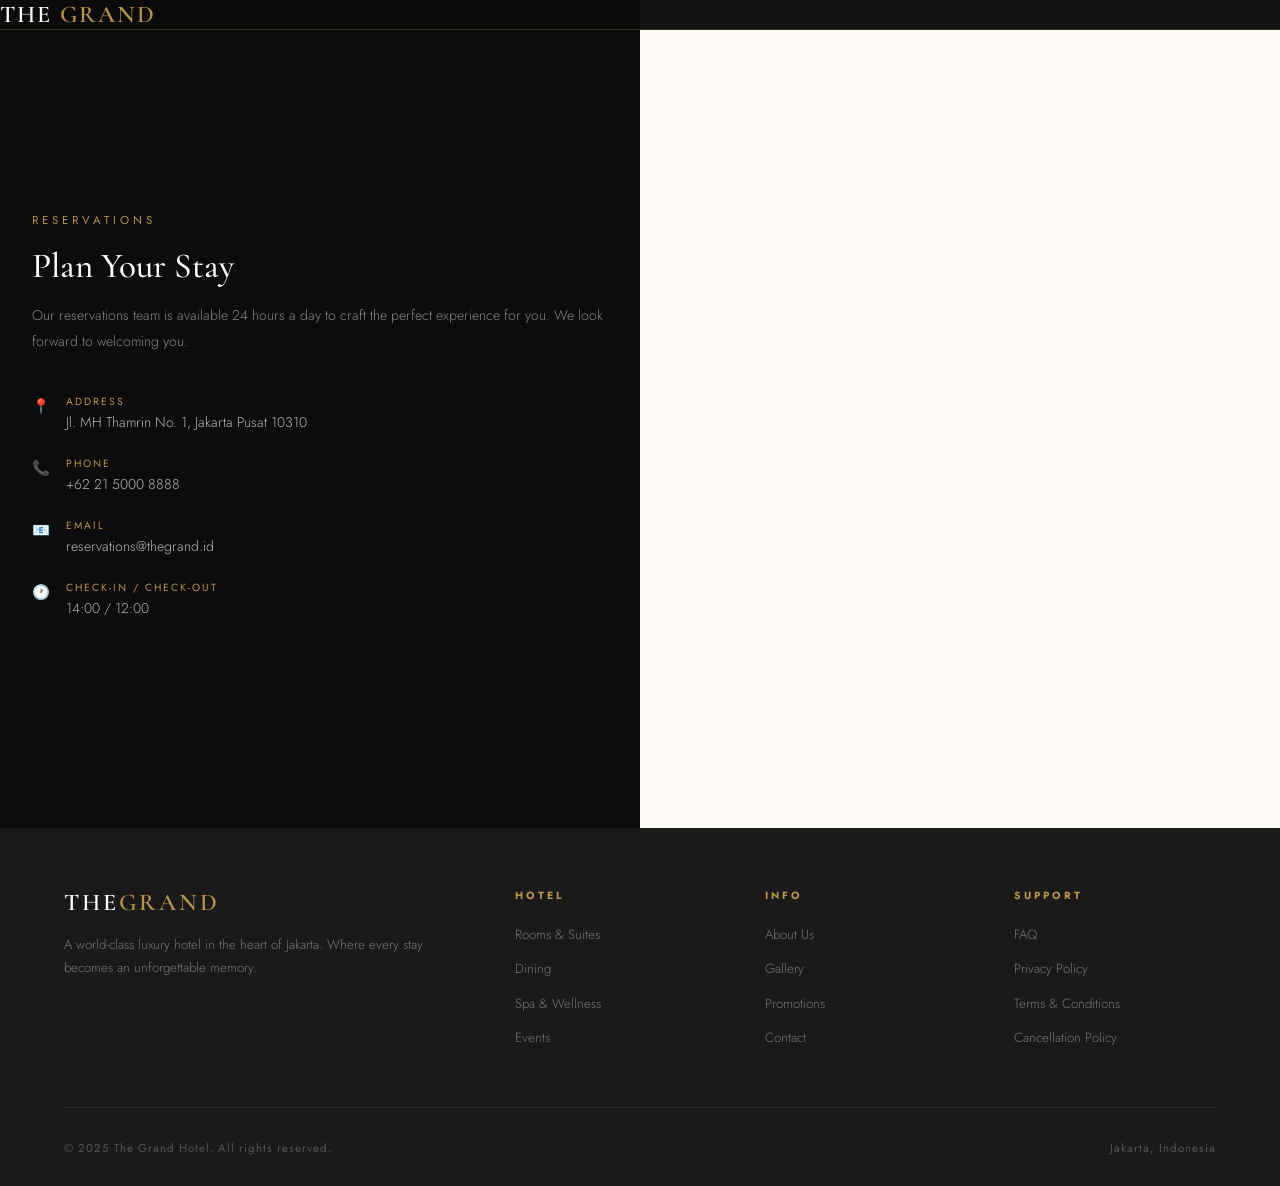
==== commit d9bf4537: "template for lesson 23" ====
--- a/contact.html
+++ b/contact.html
@@ -20,7 +20,7 @@
       </div>
     </nav>
     <!-- ===== CONTACT PAGE ===== -->
-    <div class="page" id="page-contact">
+    <div class="page" id="contact-page">
       <div class="contact-grid">
         <div class="contact-left">
           <div class="section-eyebrow">Reservations</div>
@@ -62,44 +62,6 @@
             </div>
           </div>
         </div>
-        <div class="contact-right">
-          <h3>Reservation Enquiry</h3>
-          <div class="form-row">
-            <div class="form-group">
-              <label>First Name</label><input type="text" placeholder="John" />
-            </div>
-            <div class="form-group">
-              <label>Last Name</label><input type="text" placeholder="Smith" />
-            </div>
-          </div>
-          <div class="form-group">
-            <label>Email Address</label
-            ><input type="email" placeholder="john@email.com" />
-          </div>
-          <div class="form-row">
-            <div class="form-group">
-              <label>Check-in Date</label><input type="date" />
-            </div>
-            <div class="form-group">
-              <label>Check-out Date</label><input type="date" />
-            </div>
-          </div>
-          <div class="form-group">
-            <label>Room Type</label
-            ><select>
-              <option>Deluxe City View</option>
-              <option>Executive Suite</option>
-              <option>Presidential Suite</option>
-            </select>
-          </div>
-          <div class="form-group">
-            <label>Special Requests</label
-            ><textarea
-              placeholder="Let us know how we can make your stay extraordinary..."
-            ></textarea>
-          </div>
-          <button class="form-submit">Send Enquiry</button>
-        </div>
       </div>
       <footer>
         <div class="footer-top">
@@ -114,10 +76,7 @@
             <h4>Hotel</h4>
             <ul>
               <li>
-                <a
-                  href="rooms.html"
-                  >Rooms & Suites</a
-                >
+                <a href="rooms.html">Rooms & Suites</a>
               </li>
               <li><a href="#">Dining</a></li>
               <li><a href="#">Spa & Wellness</a></li>
@@ -128,18 +87,12 @@
             <h4>Info</h4>
             <ul>
               <li>
-                <a
-                  href="about.html"
-                  >About Us</a
-                >
+                <a href="about.html">About Us</a>
               </li>
               <li><a href="#">Gallery</a></li>
               <li><a href="#">Promotions</a></li>
               <li>
-                <a
-                  href="contact.html"
-                  >Contact</a
-                >
+                <a href="contact.html">Contact</a>
               </li>
             </ul>
           </div>
--- a/style.css
+++ b/style.css
@@ -32,10 +32,6 @@
   display: block;
 }
 
-/* .page.active {
-  display: block;
-} */
-
 /* ===== HOME ===== */
 .hero {
   position: relative;
@@ -124,8 +120,7 @@
 .btn-gold {
   background: var(--gold);
   color: #fff;
-  padding: 14px 32px;
-  font-size: 0.8rem;
+
   font-weight: 500;
   letter-spacing: 2px;
   text-transform: uppercase;
@@ -133,6 +128,8 @@
   cursor: pointer;
   font-family: "Jost", sans-serif;
   transition: all 0.25s;
+  font-size: 0.75rem;
+  padding: 12px 24px;
 }
 
 .btn-gold:hover {
@@ -176,73 +173,6 @@
   width: 1px;
   height: 40px;
   background: linear-gradient(to bottom, rgba(184, 147, 74, 0.8), transparent);
-}
-
-/* BOOKING BAR */
-.booking-bar {
-  background: var(--ink);
-  padding: 0 5%;
-}
-
-.booking-inner {
-  display: flex;
-  align-items: center;
-  gap: 0;
-}
-
-.book-field {
-  flex: 1;
-  padding: 1.2rem 1.5rem;
-  border-right: 1px solid rgba(255, 255, 255, 0.08);
-}
-
-.book-field:last-of-type {
-  border-right: none;
-}
-
-.book-label {
-  font-size: 0.65rem;
-  letter-spacing: 2px;
-  text-transform: uppercase;
-  color: var(--gold);
-  margin-bottom: 4px;
-}
-
-.book-input {
-  background: none;
-  border: none;
-  color: #fff;
-  font-family: "Jost", sans-serif;
-  font-size: 0.9rem;
-  font-weight: 300;
-  width: 100%;
-  outline: none;
-  cursor: pointer;
-}
-
-.book-input::placeholder {
-  color: rgba(255, 255, 255, 0.4);
-}
-
-.book-btn {
-  background: var(--gold);
-  color: #fff;
-  border: none;
-  padding: 0 2.5rem;
-  font-size: 0.75rem;
-  font-weight: 500;
-  letter-spacing: 2px;
-  text-transform: uppercase;
-  cursor: pointer;
-  font-family: "Jost", sans-serif;
-  height: 100%;
-  transition: background 0.2s;
-  white-space: nowrap;
-  min-height: 72px;
-}
-
-.book-btn:hover {
-  background: var(--gold-mid);
 }
 
 /* DIVIDER */
@@ -299,32 +229,9 @@
   font-weight: 300;
 }
 
-/* filter btn css */
-.room-filter-btns {
-  display: flex;
-  gap: 0.5rem;
-}
-
-.filter-btn {
-  padding: 0.4rem 1rem;
-  border: 1px solid var(--gold);
-  background: transparent;
-  color: var(--gold);
-  font-family: inherit;
-  font-size: 0.8rem;
-  letter-spacing: 1px;
-  cursor: pointer;
-  transition: background 0.3s, color 0.3s;
-}
-
-.filter-btn:hover,
-.filter-btn.active {
-  background: var(--gold);
-  color: white;
-}
-
-/* filter btn css end */
-
+/* Filter Button CSS Start */
+
+/* Filter Button CSS End */
 
 /* ROOMS */
 .rooms-section {
@@ -365,8 +272,6 @@
   font-family: "Jost", sans-serif;
 }
 
-
-
 .room-card {
   background: var(--white);
   overflow: hidden;
@@ -376,49 +281,7 @@
   grid-template-columns: 1fr 1fr;
   max-width: 1500px;
   max-height: 750px;
-  margin: 0 auto
-}
-
-
-
-.room-img {
-  height: 100%;
-  overflow: hidden;
-}
-
-.room-img-inner {
-  /* height: 100%; */
-  min-width: 100%;
-  background: linear-gradient(135deg, var(--navy) 0%, #2a3a4a 100%);
-  display: flex;
-  align-items: center;
-  justify-content: center;
-  position: relative;
-  min-height: 200px;
-}
-
-.room-img-inner .room-pattern {
-  position: absolute;
-  inset: 0;
-  opacity: 0.12;
-  background-image: radial-gradient(circle at 2px 2px,
-      white 1px,
-      transparent 0);
-  background-size: 20px 20px;
-}
-
-
-
-.room-badge {
-  position: absolute;
-  top: 14px;
-  left: 14px;
-  background: var(--gold);
-  color: #fff;
-  font-size: 0.65rem;
-  letter-spacing: 2px;
-  text-transform: uppercase;
-  padding: 5px 12px;
+  margin: 0 auto;
 }
 
 .room-body {
@@ -451,10 +314,13 @@
 .amenity {
   font-size: 0.72rem;
   letter-spacing: 1px;
-  color: var(--muted);
+  color: var(--white);
   display: flex;
   align-items: center;
   gap: 4px;
+  background-color: var(--gold);
+  padding: 6px;
+  border-radius: 16px;
 }
 
 .room-footer {
@@ -489,7 +355,7 @@
   color: var(--muted);
 }
 
-.room-reserve {
+.room-details {
   background: none;
   border: 1px solid var(--gold);
   color: var(--gold);
@@ -502,10 +368,12 @@
   transition: all 0.2s;
 }
 
-.room-reserve:hover {
+.room-details:hover {
   background: var(--gold);
   color: #fff;
 }
+
+/* COMPARISON TABLE */
 
 /* EXPERIENCE */
 .experience {
@@ -525,119 +393,25 @@
   line-height: 1.25;
 }
 
-.exp-img {
-  height: 480px;
-  background: linear-gradient(160deg, #1a2a1a 0%, #2a3a2a 100%);
+/* EXPERIENCE SECTION (GRID PRACTICE) */
+.experience-strip {
+  background: var(--border);
+}
+
+.experience-item {
   position: relative;
   overflow: hidden;
-}
-
-
-
-.exp-img-label {
-  position: absolute;
-  top: 50%;
-  left: 50%;
-  transform: translate(-50%, -50%);
-
-  padding: 2rem 1.5rem 1.5rem;
-}
-
-div.exp-img-label {
-  color: rgba(255, 255, 255, 0.8);
-  font-size: 2rem;
-  letter-spacing: 1px;
-  font-weight: bold;
-}
-
-.exp-content .section-eyebrow {
-  text-align: left;
-}
-
-.exp-content h2 {
-  font-family: "Cormorant Garamond", serif;
-  font-size: clamp(1.8rem, 3vw, 2.6rem);
-  font-weight: 500;
-  color: var(--ink);
-  line-height: 1.25;
-  margin-bottom: 1.2rem;
-}
-
-.exp-content p {
-  color: var(--muted);
-  font-size: 0.92rem;
-  line-height: 1.85;
-  font-weight: 300;
-  margin-bottom: 2rem;
-}
-
-.exp-features {
-  display: flex;
-  flex-direction: column;
-  gap: 1rem;
-}
-
-.exp-feat {
-  display: flex;
-  align-items: flex-start;
-  gap: 1rem;
-  padding: 1rem;
-  border: 1px solid var(--border);
-}
-
-.exp-feat-icon {
-  width: 36px;
-  height: 36px;
-  background: var(--gold-light);
-  display: flex;
-  align-items: center;
-  justify-content: center;
-  font-size: 1rem;
-  flex-shrink: 0;
-}
-
-.exp-feat h4 {
-  font-size: 0.88rem;
-  font-weight: 500;
-  color: var(--ink);
-  margin-bottom: 3px;
-  letter-spacing: 0.5px;
-}
-
-.exp-feat p {
-  font-size: 0.8rem;
-  color: var(--muted);
-  line-height: 1.5;
-}
-
-/* GALLERY (experience — L13: siswa menambahkan CSS Grid) */
-.gallery-strip {
-  background: var(--border);
-  /* ===== L13 STRIP-BACK =====
-     TODO (murid): jadikan galeri grid SERAGAM 3 kolom.
-     Properti: display, grid-template-columns (mis. repeat(3, 1fr)), gap */
-}
-
-.gallery-item {
-  position: relative;
-  height: 220px;
-  overflow: hidden;
   cursor: pointer;
 }
 
-.gallery-item img {
+.experience-item img {
   width: 100%;
   height: 100%;
   object-fit: cover;
   display: block;
-  transition: transform 0.5s ease;
-}
-
-.gallery-item:hover img {
-  transform: scale(1.05);
-}
-
-.gallery-label {
+}
+
+.experience-label {
   position: absolute;
   left: 0;
   right: 0;
@@ -779,10 +553,6 @@
   font-weight: 300;
 }
 
-
-
-
-
 /* ===== ROOMS PAGE ===== */
 .page-hero {
   height: 320px;
@@ -816,7 +586,7 @@
   color: #fff;
 }
 
-.rooms-list {
+#rooms-list {
   padding: 60px 5%;
   display: flex;
   flex-direction: column;
@@ -830,6 +600,7 @@
   grid-template-columns: 380px 1fr;
   overflow: hidden;
   transition: box-shadow 0.3s;
+  margin-bottom: 20px;
 }
 
 .room-list-card:hover {
@@ -837,16 +608,14 @@
 }
 
 .room-list-img {
-  height: 280px;
   overflow: hidden;
 }
 
-.room-list-img-inner {
-  height: 100%;
-  transition: transform 0.5s ease;
-}
-
-.room-list-card:hover .room-list-img-inner {
+.room-list-img img {
+  object-fit: cover;
+}
+
+.room-list-card .room-list-img:hover {
   transform: scale(1.04);
 }
 
@@ -926,29 +695,6 @@
   inset: 0;
 }
 
-.about-img-content {
-  position: relative;
-  z-index: 1;
-  text-align: center;
-  padding: 3rem;
-}
-
-.about-img-content .big-num {
-  font-family: "Cormorant Garamond", serif;
-  font-size: 8rem;
-  font-weight: 600;
-  color: rgba(255, 255, 255, 0.07);
-  line-height: 1;
-}
-
-.about-img-content p {
-  font-size: 0.8rem;
-  letter-spacing: 3px;
-  text-transform: uppercase;
-  color: rgba(255, 255, 255, 0.35);
-  margin-top: -1rem;
-}
-
 .about-text-panel {
   padding: 80px 5%;
   display: flex;
@@ -1061,7 +807,7 @@
 /* ===== CONTACT PAGE ===== */
 .contact-grid {
   display: grid;
-  grid-template-columns: 1fr 1.5fr;
+  grid-template-columns: 1fr 1fr;
 }
 
 .contact-left {
@@ -1127,86 +873,6 @@
   font-weight: 300;
 }
 
-.contact-right {
-  background: var(--bg);
-  padding: 70px 5%;
-  display: flex;
-  flex-direction: column;
-  justify-content: center;
-}
-
-.contact-right h3 {
-  font-family: "Cormorant Garamond", serif;
-  font-size: 1.8rem;
-  font-weight: 500;
-  color: var(--ink);
-  margin-bottom: 2rem;
-}
-
-.form-row {
-  display: grid;
-  grid-template-columns: 1fr 1fr;
-  gap: 1rem;
-  margin-bottom: 1rem;
-}
-
-.form-group {
-  margin-bottom: 1rem;
-}
-
-.form-group label {
-  display: block;
-  font-size: 0.7rem;
-  letter-spacing: 2px;
-  text-transform: uppercase;
-  color: var(--gold);
-  margin-bottom: 8px;
-}
-
-.form-group input,
-.form-group select,
-.form-group textarea {
-  width: 100%;
-  padding: 12px 0;
-  border: none;
-  border-bottom: 1px solid var(--border);
-  background: transparent;
-  font-family: "Jost", sans-serif;
-  font-size: 0.9rem;
-  color: var(--text);
-  outline: none;
-  transition: border 0.2s;
-}
-
-.form-group input:focus,
-.form-group select:focus,
-.form-group textarea:focus {
-  border-color: var(--gold);
-}
-
-.form-group textarea {
-  resize: none;
-  min-height: 100px;
-}
-
-.form-submit {
-  background: var(--ink);
-  color: #fff;
-  border: none;
-  padding: 14px 36px;
-  font-size: 0.75rem;
-  letter-spacing: 2px;
-  text-transform: uppercase;
-  cursor: pointer;
-  font-family: "Jost", sans-serif;
-  transition: background 0.2s;
-  margin-top: 0.5rem;
-}
-
-.form-submit:hover {
-  background: var(--gold);
-}
-
 /* FOOTER */
 footer {
   background: var(--ink);
@@ -1282,7 +948,6 @@
 }
 
 @media (max-width: 900px) {
-
   .room-card {
     display: block;
   }
@@ -1308,7 +973,7 @@
     grid-template-columns: 1fr;
   }
 
-  .gallery-strip {
+  .experience-strip {
     grid-template-columns: 1fr 1fr;
   }
 
@@ -1334,8 +999,6 @@
 
 /* DETAILS PAGE BOOKING CSS */
 /* "use strict"; */
-
-
 
 /* NAV */
 nav {
@@ -1348,10 +1011,6 @@
   border-bottom: 1px solid rgba(184, 147, 74, 0.25);
 }
 
-
-
-
-
 .logo {
   font-family: "Cormorant Garamond", serif;
   font-size: 1.5rem;
@@ -1366,7 +1025,6 @@
 .logo span {
   color: var(--gold);
 }
-
 
 /* PROGRESS BAR */
 .progress-bar {
@@ -1446,9 +1104,6 @@
   margin: 0 auto;
 }
 
-/* LEFT COLUMN */
-.booking-left {}
-
 .section-label-gold {
   font-size: 0.68rem;
   letter-spacing: 3px;
@@ -1489,9 +1144,11 @@
   position: absolute;
   inset: 0;
   opacity: 0.12;
-  background-image: radial-gradient(circle at 2px 2px,
-      white 1px,
-      transparent 0);
+  background-image: radial-gradient(
+    circle at 2px 2px,
+    white 1px,
+    transparent 0
+  );
   background-size: 20px 20px;
 }
 
@@ -1505,7 +1162,7 @@
   right: 16px;
 }
 
-.room-badge-thumb {
+.room-badge {
   position: absolute;
   top: 14px;
   left: 14px;
@@ -1514,7 +1171,7 @@
   font-size: 0.65rem;
   letter-spacing: 2px;
   text-transform: uppercase;
-  padding: 5px 14px;
+  padding: 5px 12px;
 }
 
 .room-summary-body {
@@ -1568,49 +1225,6 @@
   display: grid;
   grid-template-columns: 1fr 1fr;
   gap: 1rem;
-}
-
-.form-group {
-  margin-bottom: 1rem;
-}
-
-.form-group:last-child {
-  margin-bottom: 0;
-}
-
-.form-group label {
-  display: block;
-  font-size: 0.68rem;
-  letter-spacing: 2px;
-  text-transform: uppercase;
-  color: var(--gold);
-  margin-bottom: 8px;
-}
-
-.form-group input,
-.form-group select,
-.form-group textarea {
-  width: 100%;
-  padding: 11px 0;
-  border: none;
-  border-bottom: 1px solid var(--border);
-  background: transparent;
-  font-family: "Jost", sans-serif;
-  font-size: 0.9rem;
-  color: var(--text);
-  outline: none;
-  transition: border-color 0.2s;
-}
-
-.form-group input:focus,
-.form-group select:focus,
-.form-group textarea:focus {
-  border-color: var(--gold);
-}
-
-.form-group textarea {
-  resize: none;
-  min-height: 80px;
 }
 
 .input-error {
@@ -1802,10 +1416,6 @@
   color: var(--gold-mid);
 }
 
-.breakdown .bd-val.discount {
-  color: #6fcf97;
-}
-
 /* NIGHTS INDICATOR */
 .nights-badge {
   display: inline-flex;
@@ -2004,4 +1614,415 @@
   .form-row-2 {
     grid-template-columns: 1fr;
   }
-}+}
+
+/* =============== DETAIL PAGE ================== */
+.room-details-link,
+.detail-reserve,
+.detail-cta .btn-gold {
+  display: inline-block;
+  text-decoration: none;
+  text-align: center;
+}
+
+.detail-hero {
+  position: relative;
+  min-height: 660px;
+  height: 86vh;
+  display: flex;
+  align-items: flex-end;
+  overflow: hidden;
+  background: var(--navy);
+}
+
+.detail-hero > img {
+  position: absolute;
+  inset: 0;
+  width: 100%;
+  height: 100%;
+  object-fit: cover;
+  animation: detail-image-reveal 1s ease-out both;
+}
+
+@keyframes detail-image-reveal {
+  from {
+    opacity: 0;
+    transform: scale(1.035);
+  }
+
+  to {
+    opacity: 1;
+    transform: scale(1);
+  }
+}
+
+.detail-hero-overlay {
+  position: absolute;
+  inset: 0;
+  background:
+    linear-gradient(90deg, rgba(7, 10, 12, 0.78) 0%, rgba(7, 10, 12, 0.18) 68%),
+    linear-gradient(0deg, rgba(7, 10, 12, 0.78) 0%, transparent 55%);
+}
+
+.detail-hero-content {
+  position: relative;
+  z-index: 1;
+  width: 100%;
+  max-width: 1280px;
+  margin: 0 auto;
+  padding: 0 5% 5.5rem;
+  color: #fff;
+}
+
+.detail-back {
+  position: absolute;
+  bottom: calc(100% + 8rem);
+  display: inline-flex;
+  align-items: center;
+  gap: 0.7rem;
+  color: rgba(255, 255, 255, 0.76);
+  font-size: 0.7rem;
+  letter-spacing: 2px;
+  text-decoration: none;
+  text-transform: uppercase;
+  transition: color 0.2s ease;
+}
+
+.detail-back:hover {
+  color: var(--gold-mid);
+}
+
+.detail-back span {
+  font-size: 1.1rem;
+}
+
+.detail-eyebrow {
+  color: var(--gold-mid);
+  font-size: 0.72rem;
+  letter-spacing: 4px;
+  margin-bottom: 0.9rem;
+  text-transform: uppercase;
+}
+
+.detail-hero h1 {
+  max-width: 780px;
+  color: #fff;
+  font-family: "Cormorant Garamond", serif;
+  font-size: clamp(3.2rem, 7vw, 6.4rem);
+  font-weight: 500;
+  letter-spacing: -1px;
+  line-height: 0.95;
+}
+
+.detail-tagline {
+  max-width: 570px;
+  margin-top: 1.4rem;
+  color: rgba(255, 255, 255, 0.72);
+  font-family: "Cormorant Garamond", serif;
+  font-size: clamp(1.15rem, 2vw, 1.55rem);
+  font-style: italic;
+  font-weight: 400;
+}
+
+.detail-overview {
+  display: grid;
+  grid-template-columns: minmax(0, 1fr) 340px;
+  gap: clamp(3rem, 8vw, 8rem);
+  max-width: 1200px;
+  margin: 0 auto;
+  padding: 7rem 5%;
+}
+
+.detail-copy h2,
+.detail-section-heading h2,
+.detail-cta h2 {
+  color: var(--ink);
+  font-family: "Cormorant Garamond", serif;
+  font-size: clamp(2.3rem, 4vw, 3.6rem);
+  font-weight: 500;
+  line-height: 1.08;
+}
+
+.detail-info > p:last-of-type {
+  max-width: 690px;
+  margin-top: 1.5rem;
+  color: var(--muted);
+  font-size: 1rem;
+  font-weight: 300;
+  line-height: 1.95;
+}
+
+.detail-facts {
+  display: grid;
+  grid-template-columns: repeat(4, 1fr);
+  margin-top: 3.5rem;
+  border-top: 1px solid var(--border);
+  border-bottom: 1px solid var(--border);
+}
+
+.detail-fact {
+  min-width: 0;
+  padding: 1.4rem 1rem 1.4rem 0;
+  border-right: 1px solid var(--border);
+}
+
+.detail-fact:not(:first-child) {
+  padding-left: 1.2rem;
+}
+
+.detail-fact:last-child {
+  border-right: none;
+}
+
+.detail-fact-value,
+.detail-fact-label {
+  display: block;
+}
+
+.detail-fact-value {
+  color: var(--ink);
+  font-family: "Cormorant Garamond", serif;
+  font-size: 1.8rem;
+  font-weight: 600;
+  line-height: 1;
+}
+
+.detail-fact-label {
+  margin-top: 0.45rem;
+  color: var(--muted);
+  font-size: 0.6rem;
+  letter-spacing: 1.5px;
+  text-transform: uppercase;
+}
+
+.detail-rate-card {
+  align-self: start;
+  padding: 2.3rem;
+  background: var(--ink);
+  box-shadow: 18px 18px 0 var(--gold-light);
+}
+
+.detail-rate-label {
+  color: var(--gold-mid);
+  font-size: 0.65rem;
+  letter-spacing: 2.5px;
+  text-transform: uppercase;
+}
+
+.detail-rate {
+  margin-top: 0.7rem;
+  color: #fff;
+  font-family: "Cormorant Garamond", serif;
+  font-size: 2.7rem;
+  font-weight: 500;
+  line-height: 1;
+}
+
+.detail-rate::after {
+  content: " / night";
+  color: rgba(255, 255, 255, 0.46);
+  font-family: "Jost", sans-serif;
+  font-size: 0.65rem;
+  font-weight: 300;
+  letter-spacing: 1px;
+  text-transform: uppercase;
+}
+
+.detail-rate-note {
+  margin: 0.7rem 0 1.7rem;
+  color: rgba(255, 255, 255, 0.4);
+  font-size: 0.72rem;
+}
+
+.detail-reserve {
+  width: 100%;
+}
+
+.detail-contact-link {
+  display: block;
+  margin-top: 1.2rem;
+  color: rgba(255, 255, 255, 0.55);
+  font-size: 0.7rem;
+  letter-spacing: 1.5px;
+  text-align: center;
+  text-decoration: none;
+  text-transform: uppercase;
+}
+
+.detail-contact-link:hover {
+  color: #fff;
+}
+
+.detail-amenities {
+  padding: 6.5rem max(5%, calc((100vw - 1200px) / 2));
+  background: var(--bg);
+}
+
+.detail-section-heading {
+  display: flex;
+  align-items: flex-end;
+  justify-content: space-between;
+  gap: 2rem;
+  margin-bottom: 3rem;
+}
+
+.detail-section-heading > p {
+  max-width: 280px;
+  padding-bottom: 0.5rem;
+  color: var(--muted);
+  font-size: 0.85rem;
+  font-weight: 300;
+  line-height: 1.7;
+}
+
+.amenities-grid {
+  display: grid;
+  grid-template-columns: repeat(3, 1fr);
+  border-top: 1px solid var(--border);
+  border-left: 1px solid var(--border);
+}
+
+.amenity-card {
+  display: flex;
+  align-items: center;
+  min-height: 118px;
+  gap: 1.2rem;
+  padding: 1.6rem;
+  border-right: 1px solid var(--border);
+  border-bottom: 1px solid var(--border);
+  background: rgba(255, 255, 255, 0.5);
+  color: var(--text);
+  font-size: 0.87rem;
+}
+
+.amenity-number {
+  color: var(--gold);
+  font-family: "Cormorant Garamond", serif;
+  font-size: 1.35rem;
+  font-style: italic;
+}
+
+.detail-gallery {
+  display: grid;
+  grid-template-columns: 2fr 1fr;
+  grid-template-rows: repeat(2, 260px);
+  gap: 4px;
+  padding: 4px;
+  background: #fff;
+}
+
+.detail-gallery-main {
+  grid-row: 1 / 3;
+}
+
+.detail-gallery img {
+  width: 100%;
+  height: 100%;
+  object-fit: cover;
+}
+
+.detail-cta {
+  padding: 7rem 5%;
+  background: var(--navy);
+  text-align: center;
+}
+
+.detail-cta h2 {
+  max-width: 620px;
+  margin: 0 auto 2rem;
+  color: #fff;
+}
+
+@media (max-width: 900px) {
+  .detail-hero {
+    min-height: 560px;
+    height: 76vh;
+  }
+
+  .detail-overview {
+    grid-template-columns: 1fr;
+    gap: 3rem;
+    padding-top: 5rem;
+    padding-bottom: 5rem;
+  }
+
+  .detail-rate-card {
+    max-width: 480px;
+  }
+
+  .amenities-grid {
+    grid-template-columns: repeat(2, 1fr);
+  }
+}
+
+@media (max-width: 600px) {
+  .room-detail-page .nav-links {
+    gap: 12px;
+    width: auto;
+  }
+
+  .room-detail-page .nav-links a {
+    font-size: 10px;
+  }
+
+  .detail-hero {
+    min-height: 520px;
+    height: 72vh;
+  }
+
+  .detail-hero-content {
+    padding-bottom: 3rem;
+  }
+
+  .detail-back {
+    bottom: calc(100% + 4.5rem);
+  }
+
+  .detail-facts {
+    grid-template-columns: repeat(2, 1fr);
+  }
+
+  .detail-fact:nth-child(2) {
+    border-right: none;
+  }
+
+  .detail-fact:nth-child(-n + 2) {
+    border-bottom: 1px solid var(--border);
+  }
+
+  .detail-fact:nth-child(3) {
+    padding-left: 0;
+  }
+
+  .detail-rate-card {
+    margin-right: 12px;
+  }
+
+  .detail-section-heading {
+    display: block;
+  }
+
+  .detail-section-heading > p {
+    margin-top: 1rem;
+  }
+
+  .amenities-grid {
+    grid-template-columns: 1fr;
+  }
+
+  .detail-gallery {
+    grid-template-columns: 1fr 1fr;
+    grid-template-rows: 320px 180px;
+  }
+
+  .detail-gallery-main {
+    grid-column: 1 / 3;
+    grid-row: auto;
+  }
+}
+
+@media (prefers-reduced-motion: reduce) {
+  .detail-hero > img {
+    animation: none;
+  }
+}
